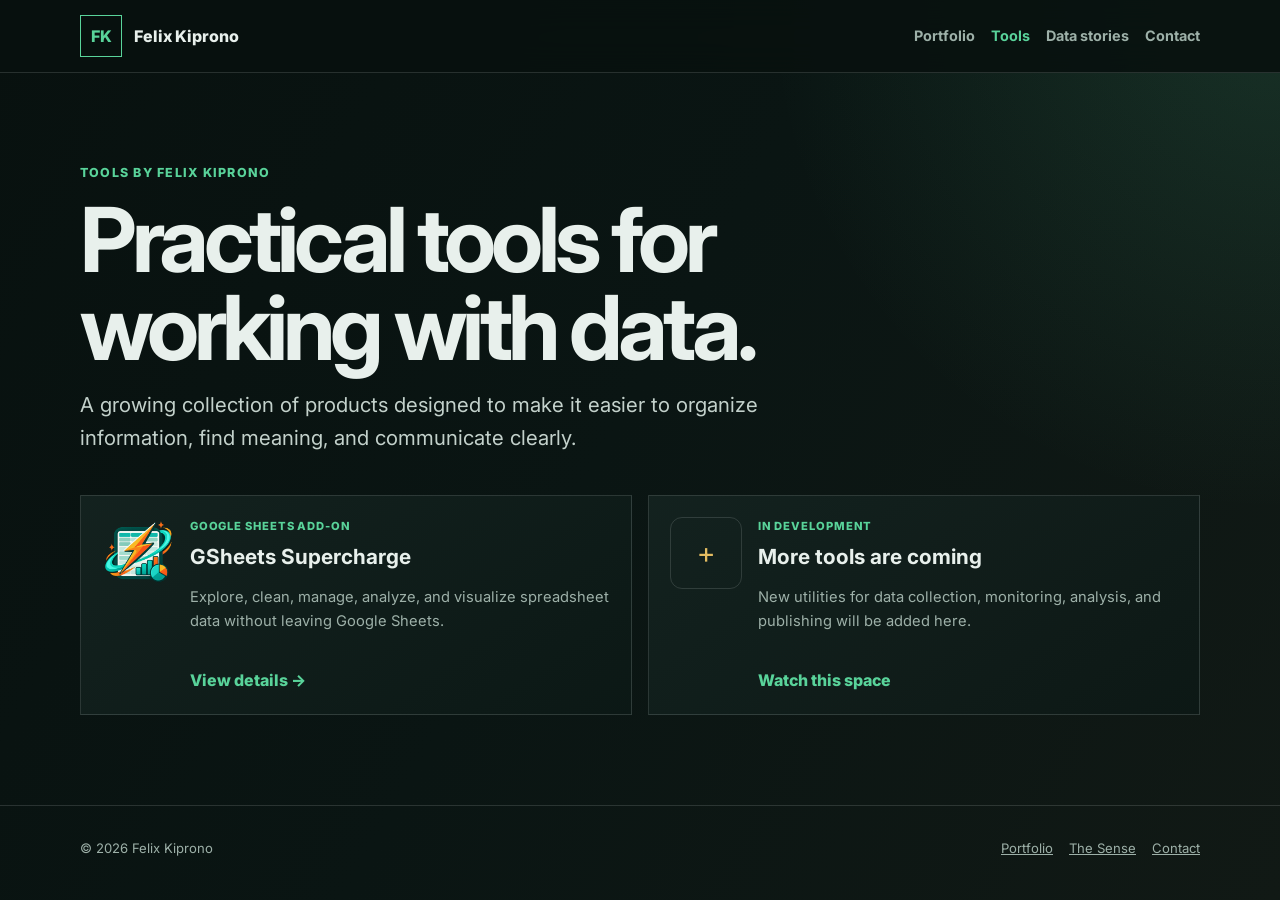
==== tools/index.html @ 2c6eb78b "Add tools hub and GSheets Supercharge pages" ====
<!doctype html>
<html lang="en">
  <head>
    <meta charset="utf-8" />
    <meta name="viewport" content="width=device-width, initial-scale=1" />
    <title>Tools | Felix Kiprono</title>
    <meta name="description" content="Data tools by Felix Kiprono for organizing, understanding, analyzing, and communicating information." />
    <link rel="canonical" href="https://felixkiprono.com/tools/" />
    <link rel="icon" href="/assets/favicon-32x32.png" />
    <link rel="preconnect" href="https://fonts.googleapis.com" />
    <link rel="preconnect" href="https://fonts.gstatic.com" crossorigin />
    <link href="https://fonts.googleapis.com/css2?family=Inter:wght@400;500;600;700;800&display=swap" rel="stylesheet" />
    <link rel="stylesheet" href="/tools/tools.css" />
  </head>
  <body>
    <a class="skip-link" href="#main">Skip to content</a>
    <header class="site-header">
      <div class="header-inner">
        <a class="brand" href="/" aria-label="Felix Kiprono home"><span class="brand-mark">FK</span><span class="brand-name">Felix Kiprono</span></a>
        <nav class="site-nav" aria-label="Primary">
          <a href="/">Portfolio</a>
          <a href="/tools/" aria-current="page">Tools</a>
          <a href="https://stories.felixkiprono.com/">Data stories</a>
          <a href="mailto:felixkiprono.ke@gmail.com">Contact</a>
        </nav>
      </div>
    </header>

    <main class="page" id="main">
      <p class="eyebrow">Tools by Felix Kiprono</p>
      <h1>Practical tools for working with data.</h1>
      <p class="lede">A growing collection of products designed to make it easier to organize information, find meaning, and communicate clearly.</p>

      <div class="tool-grid" aria-label="Available tools">
        <a class="tool-card" href="/tools/gsheets-supercharge/">
          <img src="/tools/gsheets-supercharge/assets/icon.png" width="256" height="256" alt="" />
          <span class="tool-copy">
            <span class="tool-type">Google Sheets add-on</span>
            <strong>GSheets Supercharge</strong>
            <span>Explore, clean, manage, analyze, and visualize spreadsheet data without leaving Google Sheets.</span>
            <span class="tool-link">View details →</span>
          </span>
        </a>

        <div class="tool-card" aria-label="More tools coming soon">
          <span class="tool-placeholder" aria-hidden="true">+</span>
          <span class="tool-copy">
            <span class="tool-type">In development</span>
            <strong>More tools are coming</strong>
            <span>New utilities for data collection, monitoring, analysis, and publishing will be added here.</span>
            <span class="tool-link">Watch this space</span>
          </span>
        </div>
      </div>
    </main>

    <footer class="site-footer">
      <div class="footer-inner">
        <span>© 2026 Felix Kiprono</span>
        <span class="footer-links"><a href="/">Portfolio</a><a href="https://stories.felixkiprono.com/">The Sense</a><a href="mailto:felixkiprono.ke@gmail.com">Contact</a></span>
      </div>
    </footer>
  </body>
</html>
---- tools/tools.css ----
:root {
  --bg: #08110f;
  --panel: #101b18;
  --panel-2: #14221f;
  --text: #e8f0ec;
  --muted: #9db0a8;
  --line: rgba(232, 240, 236, 0.14);
  --accent: #59d39a;
  --accent-strong: #37b77d;
  --gold: #e4bd62;
  --ink: #07100e;
  --danger: #ff8d7c;
  --max: 1120px;
}

* { box-sizing: border-box; }
html { scroll-behavior: smooth; }
body {
  margin: 0;
  min-height: 100vh;
  background:
    radial-gradient(circle at top right, rgba(89, 211, 154, 0.14), transparent 32rem),
    linear-gradient(120deg, #08110f 0%, #0a1513 48%, #111915 100%);
  color: var(--text);
  font-family: Inter, system-ui, -apple-system, BlinkMacSystemFont, "Segoe UI", sans-serif;
  line-height: 1.65;
}

a { color: inherit; }
img { display: block; max-width: 100%; }
button, input { font: inherit; }
.skip-link { position: absolute; left: -999px; top: 0; }
.skip-link:focus { left: 1rem; top: 1rem; z-index: 20; padding: .7rem 1rem; background: var(--accent); color: var(--ink); }

.site-header {
  position: sticky;
  top: 0;
  z-index: 10;
  border-bottom: 1px solid var(--line);
  background: rgba(8, 17, 15, .9);
  backdrop-filter: blur(16px);
}
.header-inner, .footer-inner, .page {
  width: min(calc(100% - 2rem), var(--max));
  margin-inline: auto;
}
.header-inner {
  min-height: 72px;
  display: flex;
  align-items: center;
  justify-content: space-between;
  gap: 1rem;
}
.brand {
  display: inline-flex;
  align-items: center;
  gap: .75rem;
  color: var(--text);
  text-decoration: none;
  font-weight: 800;
}
.brand-mark {
  display: grid;
  width: 42px;
  height: 42px;
  place-items: center;
  border: 1px solid var(--accent);
  color: var(--accent);
}
.site-nav { display: flex; align-items: center; gap: 1rem; }
.site-nav a { color: var(--muted); font-size: .9rem; font-weight: 700; text-decoration: none; }
.site-nav a:hover, .site-nav a[aria-current="page"] { color: var(--accent); }

.page { padding: clamp(3.5rem, 7vw, 6.5rem) 0; }
.page.narrow { max-width: 820px; }
.eyebrow {
  margin: 0 0 .8rem;
  color: var(--accent);
  font-size: .78rem;
  font-weight: 800;
  letter-spacing: .1em;
  text-transform: uppercase;
}
h1, h2, h3, p { margin-top: 0; }
h1 { max-width: 850px; margin-bottom: 1rem; font-size: clamp(2.3rem, 7vw, 5.6rem); line-height: .98; letter-spacing: -.055em; }
h2 { margin-bottom: .75rem; font-size: clamp(1.6rem, 4vw, 2.7rem); line-height: 1.1; letter-spacing: -.035em; }
h3 { margin-bottom: .45rem; font-size: 1.08rem; line-height: 1.3; }
.lede { max-width: 760px; color: #c3d1cb; font-size: clamp(1.05rem, 2vw, 1.28rem); }
.muted { color: var(--muted); }
.breadcrumb { display: flex; gap: .5rem; margin-bottom: 2rem; color: var(--muted); font-size: .82rem; }
.breadcrumb a { color: var(--accent); font-weight: 700; text-decoration: none; }

.actions { display: flex; flex-wrap: wrap; gap: .7rem; margin-top: 1.6rem; }
.button {
  display: inline-flex;
  min-height: 44px;
  align-items: center;
  justify-content: center;
  padding: .65rem 1rem;
  border: 1px solid var(--line);
  background: transparent;
  color: var(--text);
  cursor: pointer;
  font-weight: 800;
  text-decoration: none;
}
.button:hover { border-color: var(--accent); color: var(--accent); }
.button.primary { border-color: var(--accent); background: var(--accent); color: var(--ink); }
.button.primary:hover { background: var(--accent-strong); color: var(--ink); }
.button[disabled] { cursor: not-allowed; opacity: .55; }

.hero-grid { display: grid; grid-template-columns: minmax(0, 1fr) 140px; gap: clamp(1.5rem, 5vw, 4rem); align-items: start; }
.product-icon { width: 140px; border-radius: 18px; box-shadow: 0 20px 55px rgba(0,0,0,.28); }
.banner { margin: 3rem 0 0; overflow: hidden; border: 1px solid var(--line); border-radius: 18px; background: var(--panel); }
.banner img { width: 100%; height: auto; }
.section { padding-top: clamp(4rem, 8vw, 7rem); }
.section-heading { max-width: 760px; margin-bottom: 1.5rem; }

.tool-grid, .card-grid, .feature-grid, .link-grid { display: grid; gap: 1rem; }
.tool-grid { grid-template-columns: repeat(2, minmax(0, 1fr)); margin-top: 2.5rem; }
.tool-card {
  display: grid;
  grid-template-columns: 72px minmax(0, 1fr);
  gap: 1rem;
  min-height: 220px;
  padding: 1.3rem;
  border: 1px solid var(--line);
  background: linear-gradient(145deg, rgba(20,34,31,.96), rgba(12,24,21,.96));
  color: var(--text);
  text-decoration: none;
  transition: transform 160ms ease, border-color 160ms ease;
}
.tool-card:hover { transform: translateY(-3px); border-color: var(--accent); }
.tool-card img, .tool-placeholder { width: 72px; height: 72px; border-radius: 12px; }
.tool-placeholder { display: grid; place-items: center; border: 1px solid var(--line); color: var(--gold); font-size: 1.8rem; }
.tool-copy { display: flex; min-width: 0; flex-direction: column; }
.tool-type { color: var(--accent); font-size: .7rem; font-weight: 800; letter-spacing: .08em; text-transform: uppercase; }
.tool-copy strong { margin: .3rem 0 .65rem; font-size: 1.3rem; }
.tool-copy span:not(.tool-type,.tool-link) { color: var(--muted); font-size: .92rem; }
.tool-link { margin-top: auto; padding-top: 1rem; color: var(--accent); font-weight: 800; }

.card-grid { grid-template-columns: repeat(3, minmax(0, 1fr)); }
.feature-grid { grid-template-columns: repeat(4, minmax(0, 1fr)); }
.card, .feature, .notice, .legal-nav, .checkout-card {
  border: 1px solid var(--line);
  background: rgba(16,27,24,.86);
}
.card, .feature { padding: 1.25rem; }
.card p, .feature p { margin-bottom: 0; color: var(--muted); font-size: .92rem; }
.card-label, .feature-number { color: var(--accent); font-size: .7rem; font-weight: 800; letter-spacing: .08em; text-transform: uppercase; }
.feature h3 { margin-top: .7rem; }

.pricing {
  display: grid;
  grid-template-columns: minmax(0, 1.3fr) minmax(260px, .7fr);
  gap: 1rem;
  align-items: stretch;
}
.price-card { padding: 1.6rem; border: 1px solid var(--accent); background: rgba(20,34,31,.92); }
.price { margin: .5rem 0; font-size: clamp(2.7rem, 7vw, 4.5rem); font-weight: 800; letter-spacing: -.06em; line-height: 1; }
.price small { color: var(--muted); font-size: .95rem; letter-spacing: 0; }
.check-list { margin: 1.2rem 0 0; padding: 0; list-style: none; }
.check-list li { position: relative; margin: .55rem 0; padding-left: 1.5rem; color: #c3d1cb; }
.check-list li::before { content: "✓"; position: absolute; left: 0; color: var(--accent); font-weight: 800; }
.notice { padding: 1.25rem; color: #c3d1cb; }
.notice strong { color: var(--text); }

.link-grid { grid-template-columns: repeat(3, minmax(0, 1fr)); }
.link-card { padding: 1.25rem; border: 1px solid var(--line); color: var(--text); text-decoration: none; }
.link-card:hover { border-color: var(--accent); }
.link-card span { display: block; margin-top: .45rem; color: var(--muted); font-size: .9rem; }

.legal-nav { display: flex; flex-wrap: wrap; gap: .7rem 1.2rem; margin: 1.5rem 0 2.5rem; padding: 1rem; }
.legal-nav a { color: var(--accent); font-size: .88rem; font-weight: 800; }
.prose { max-width: 780px; }
.prose h2 { margin-top: 2.6rem; font-size: 1.55rem; letter-spacing: -.02em; }
.prose h3 { margin-top: 1.7rem; }
.prose p, .prose li { color: #c3d1cb; }
.prose a { color: var(--accent); }
.prose ul { padding-left: 1.25rem; }
.last-updated { color: var(--gold); font-size: .84rem; font-weight: 700; }

.checkout-layout { display: grid; grid-template-columns: minmax(0, 1fr) minmax(280px, 380px); gap: 1.5rem; align-items: start; }
.checkout-card { padding: 1.5rem; }
.checkout-status { min-height: 48px; margin-top: 1rem; color: var(--muted); font-size: .9rem; }
.checkout-status.error { color: var(--danger); }
.checkout-status.success { color: var(--accent); }
#paypal-button-container { min-height: 150px; margin-top: 1.2rem; }
.secure-note { margin-top: 1rem; color: var(--muted); font-size: .78rem; }

.site-footer { border-top: 1px solid var(--line); }
.footer-inner { display: flex; flex-wrap: wrap; justify-content: space-between; gap: 1rem; padding: 2rem 0; color: var(--muted); font-size: .82rem; }
.footer-links { display: flex; flex-wrap: wrap; gap: 1rem; }
.footer-links a:hover { color: var(--accent); }

@media (max-width: 820px) {
  .card-grid, .feature-grid { grid-template-columns: repeat(2, minmax(0, 1fr)); }
  .pricing, .checkout-layout { grid-template-columns: 1fr; }
}
@media (max-width: 650px) {
  .header-inner { align-items: flex-start; padding: .9rem 0; }
  .brand-name { display: none; }
  .site-nav { flex-wrap: wrap; justify-content: flex-end; gap: .45rem .8rem; }
  .hero-grid { grid-template-columns: 1fr; }
  .product-icon { order: -1; width: 82px; border-radius: 12px; }
  .tool-grid, .card-grid, .feature-grid, .link-grid { grid-template-columns: 1fr; }
  h1 { font-size: clamp(2.3rem, 14vw, 4.2rem); }
}
@media (max-width: 430px) {
  .header-inner, .footer-inner, .page { width: min(calc(100% - 1.2rem), var(--max)); }
  .tool-card { grid-template-columns: 56px minmax(0, 1fr); min-height: 0; padding: 1rem; }
  .tool-card img, .tool-placeholder { width: 56px; height: 56px; }
}
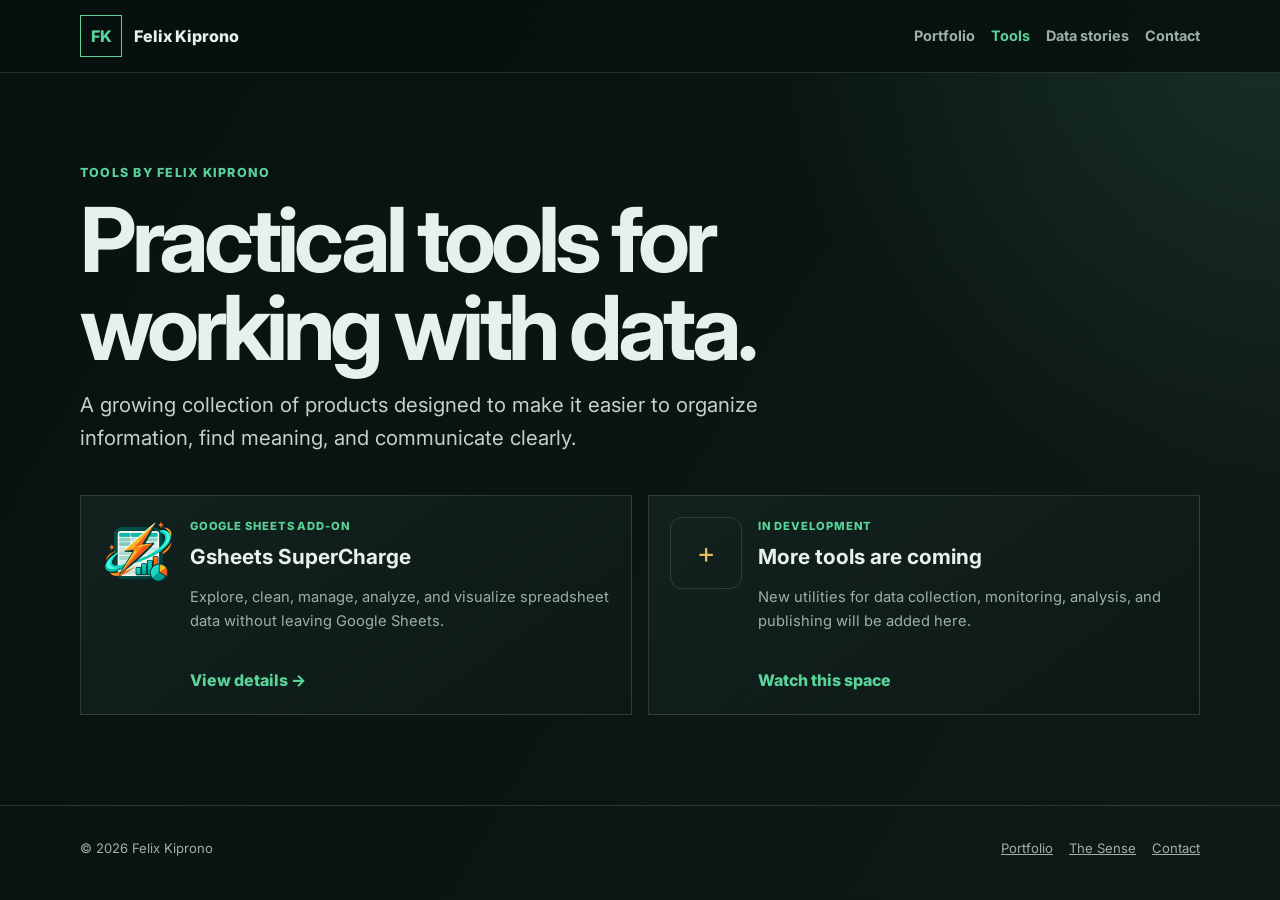
==== commit 17c1baa9: "Add SuperCharge guide and update branding" ====
--- a/tools/index.html
+++ b/tools/index.html
@@ -36,7 +36,7 @@
           <img src="/tools/gsheets-supercharge/assets/icon.png" width="256" height="256" alt="" />
           <span class="tool-copy">
             <span class="tool-type">Google Sheets add-on</span>
-            <strong>GSheets Supercharge</strong>
+            <strong>Gsheets SuperCharge</strong>
             <span>Explore, clean, manage, analyze, and visualize spreadsheet data without leaving Google Sheets.</span>
             <span class="tool-link">View details →</span>
           </span>
